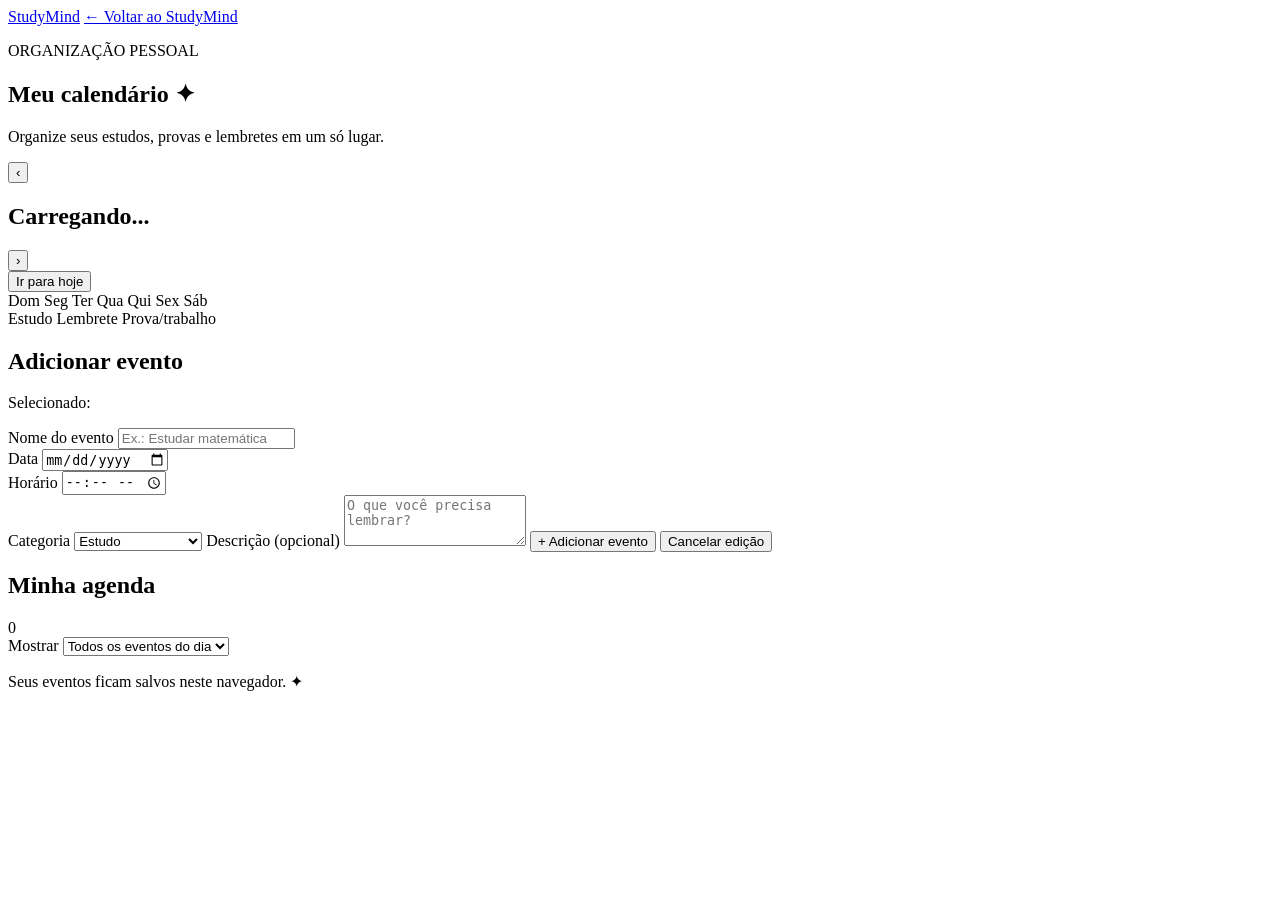
==== calendario.html @ f9d474e8 "Create calendario.html for calendar app layout This file contains the HTML structure for a personal " ====
<!DOCTYPE html>
<html lang="pt-BR">
<head>
  <meta charset="UTF-8">
  <meta name="viewport" content="width=device-width, initial-scale=1.0">
  <meta name="theme-color" content="#15121f">
  <title>Calendário | StudyMind</title>
  <link rel="stylesheet" href="calendario.css">
  <script src="calendario.js" defer></script>
</head>
<body>
  <header class="topbar">
    <a class="brand" href="index.html">Study<span>Mind</span></a>
    <a class="back-link" href="index.html">← Voltar ao StudyMind</a>
  </header>

  <main class="container">
    <section class="welcome">
      <p class="eyebrow">ORGANIZAÇÃO PESSOAL</p>
      <h1>Meu calendário <span>✦</span></h1>
      <p>Organize seus estudos, provas e lembretes em um só lugar.</p>
    </section>

    <section class="calendar-layout">
      <div class="panel calendar-panel">
        <div class="month-header">
          <button id="prev-month" class="icon-button" aria-label="Mês anterior">‹</button>
          <h2 id="month-title">Carregando...</h2>
          <button id="next-month" class="icon-button" aria-label="Próximo mês">›</button>
        </div>

        <button id="today-button" class="today-button">Ir para hoje</button>

        <div class="weekdays" aria-hidden="true">
          <span>Dom</span>
          <span>Seg</span>
          <span>Ter</span>
          <span>Qua</span>
          <span>Qui</span>
          <span>Sex</span>
          <span>Sáb</span>
        </div>

        <div id="calendar-grid" class="calendar-grid" aria-label="Dias do mês"></div>

        <div class="legend">
          <span><i class="dot study"></i> Estudo</span>
          <span><i class="dot reminder"></i> Lembrete</span>
          <span><i class="dot exam"></i> Prova/trabalho</span>
        </div>
      </div>

      <div class="right-column">
        <section class="panel form-panel">
          <h2 id="form-title">Adicionar evento</h2>
          <p class="muted">Selecionado: <strong id="selected-date-label"></strong></p>

          <form id="event-form">
            <label for="event-title">Nome do evento</label>
            <input
              id="event-title"
              name="title"
              type="text"
              maxlength="100"
              placeholder="Ex.: Estudar matemática"
              required
            >

            <div class="form-row">
              <div>
                <label for="event-date">Data</label>
                <input id="event-date" name="date" type="date" required>
              </div>
              <div>
                <label for="event-time">Horário</label>
                <input id="event-time" name="time" type="time">
              </div>
            </div>

            <label for="event-type">Categoria</label>
            <select id="event-type" name="type">
              <option value="study">Estudo</option>
              <option value="reminder">Lembrete</option>
              <option value="exam">Prova ou trabalho</option>
            </select>

            <label for="event-description">Descrição (opcional)</label>
            <textarea
              id="event-description"
              name="description"
              rows="3"
              maxlength="500"
              placeholder="O que você precisa lembrar?"
            ></textarea>

            <button id="save-event" class="primary-button" type="submit">
              + Adicionar evento
            </button>
            <button id="cancel-edit" class="secondary-button hidden" type="button">
              Cancelar edição
            </button>
          </form>
        </section>

        <section class="panel agenda-panel">
          <div class="agenda-heading">
            <div>
              <h2>Minha agenda</h2>
              <p id="agenda-date" class="muted"></p>
            </div>
            <span id="event-count" class="count-badge">0</span>
          </div>

          <label class="filter-label" for="event-filter">Mostrar</label>
          <select id="event-filter">
            <option value="all">Todos os eventos do dia</option>
            <option value="pending">Pendentes</option>
            <option value="completed">Concluídos</option>
          </select>

          <div id="event-list" class="event-list"></div>
        </section>
      </div>
    </section>

    <p class="footer-note">
      Seus eventos ficam salvos neste navegador. ✦
    </p>
  </main>
</body>
</html>
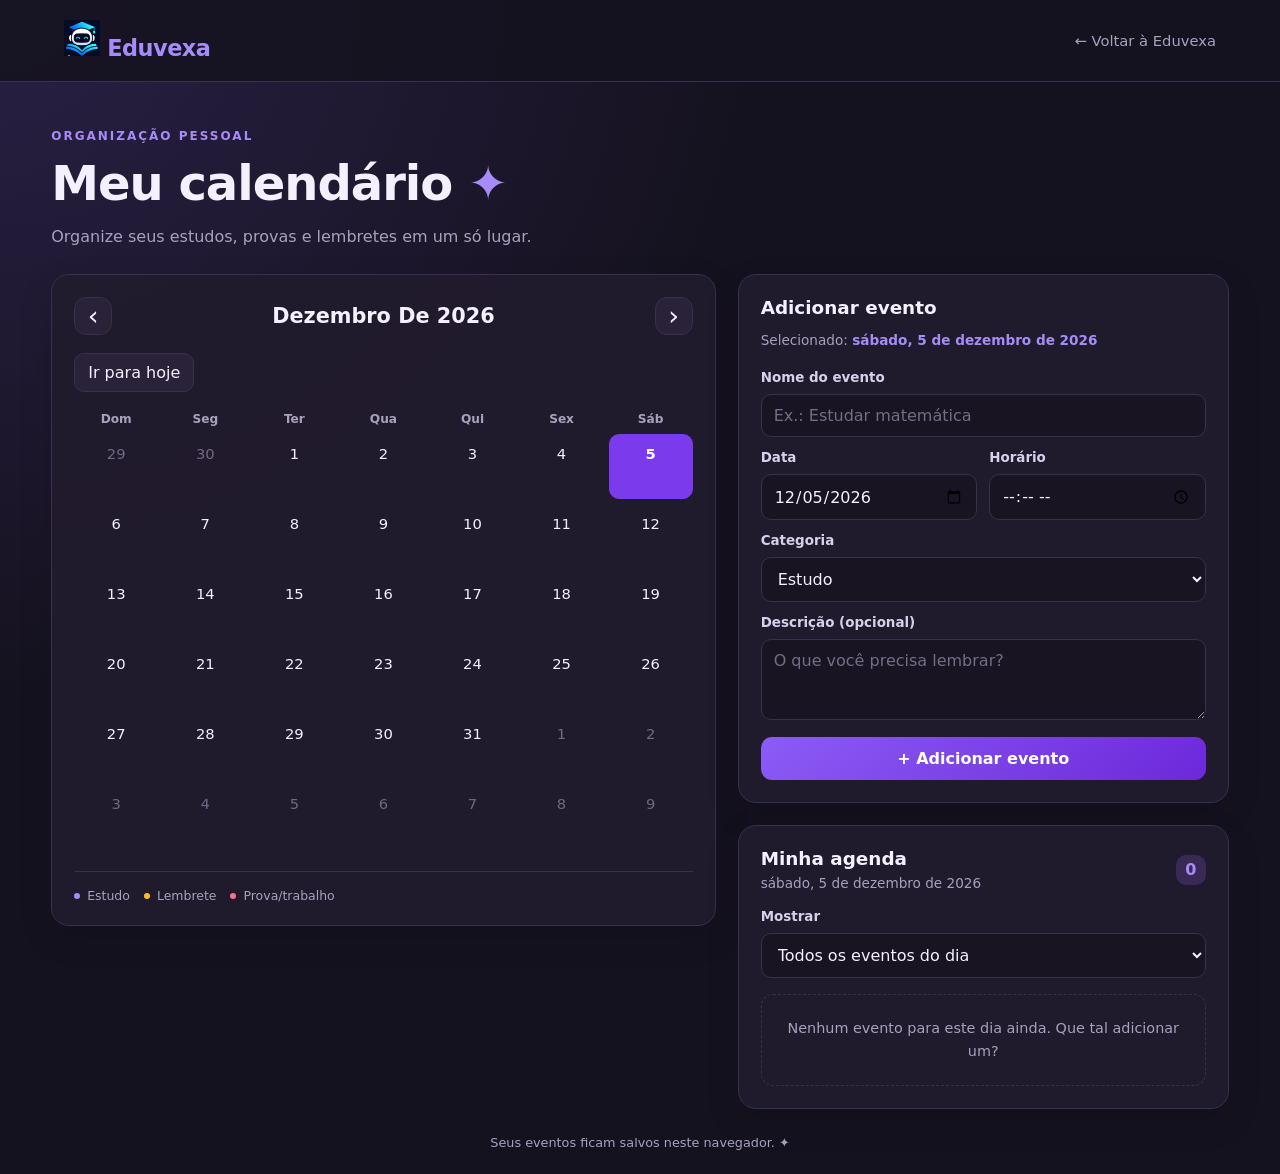
==== commit ae785d03: "Update branding from StudyMind to Eduvexa" ====
--- a/calendario.html
+++ b/calendario.html
@@ -1,17 +1,28 @@
+
 <!DOCTYPE html>
 <html lang="pt-BR">
 <head>
   <meta charset="UTF-8">
   <meta name="viewport" content="width=device-width, initial-scale=1.0">
-  <meta name="theme-color" content="#15121f">
-  <title>Calendário | StudyMind</title>
+  <meta name="theme-color" content="#050D24">
+  <meta name="description" content="Organize seus estudos, provas e lembretes com o calendário da Eduvexa.">
+  <title>Calendário | Eduvexa</title>
   <link rel="stylesheet" href="calendario.css">
   <script src="calendario.js" defer></script>
 </head>
 <body>
   <header class="topbar">
-    <a class="brand" href="index.html">Study<span>Mind</span></a>
-    <a class="back-link" href="index.html">← Voltar ao StudyMind</a>
+    <a class="brand" href="index.html" aria-label="Eduvexa - página inicial">
+      <img
+        src="logo-eduvexa.png"
+        alt=""
+        width="36"
+        height="36"
+        style="width: 36px; height: 36px; object-fit: contain; flex-shrink: 0;"
+      >
+      <span>Eduvexa</span>
+    </a>
+    <a class="back-link" href="index.html">← Voltar à Eduvexa</a>
   </header>
 
   <main class="container">
--- a/calendario.css
+++ b/calendario.css
@@ -0,0 +1,566 @@
+:root {
+  --bg: #15121f;
+  --panel: #201b2d;
+  --panel-light: #292239;
+  --border: #39304b;
+  --purple: #a78bfa;
+  --purple-dark: #7c3aed;
+  --text: #f4f0ff;
+  --muted: #aaa0bd;
+  --green: #6ee7b7;
+  --red: #fca5a5;
+}
+
+* {
+  box-sizing: border-box;
+}
+
+body {
+  margin: 0;
+  min-height: 100vh;
+  background:
+    radial-gradient(ellipse at top left, #292044 0%, transparent 42%),
+    var(--bg);
+  color: var(--text);
+  font-family: system-ui, -apple-system, BlinkMacSystemFont, "Segoe UI", sans-serif;
+}
+
+button,
+input,
+select,
+textarea {
+  font: inherit;
+}
+
+button,
+a,
+input,
+select,
+textarea {
+  -webkit-tap-highlight-color: transparent;
+}
+
+button {
+  cursor: pointer;
+}
+
+a {
+  color: inherit;
+  text-decoration: none;
+}
+
+.topbar {
+  display: flex;
+  justify-content: space-between;
+  align-items: center;
+  gap: 16px;
+  padding: 20px max(5%, calc((100% - 1200px) / 2));
+  border-bottom: 1px solid var(--border);
+  background: rgb(21 18 31 / 85%);
+}
+
+.brand {
+  font-size: 1.4rem;
+  font-weight: 800;
+  letter-spacing: -0.5px;
+}
+
+.brand span,
+.welcome h1 span {
+  color: var(--purple);
+}
+
+.back-link {
+  color: var(--muted);
+  font-size: 0.92rem;
+}
+
+.back-link:hover {
+  color: var(--purple);
+}
+
+.container {
+  width: min(1200px, 92%);
+  margin: 0 auto;
+  padding: 35px 0 24px;
+}
+
+.welcome {
+  margin-bottom: 28px;
+}
+
+.eyebrow {
+  color: var(--purple);
+  font-size: 0.75rem;
+  font-weight: 800;
+  letter-spacing: 2px;
+}
+
+.welcome h1 {
+  margin: 8px 0;
+  font-size: clamp(2rem, 5vw, 3rem);
+  letter-spacing: -1px;
+}
+
+.welcome > p:last-child {
+  color: var(--muted);
+  margin-bottom: 0;
+}
+
+.calendar-layout {
+  display: grid;
+  grid-template-columns: minmax(0, 1.15fr) minmax(300px, 0.85fr);
+  align-items: start;
+  gap: 22px;
+}
+
+.right-column {
+  display: grid;
+  gap: 22px;
+  min-width: 0;
+}
+
+.panel {
+  min-width: 0;
+  padding: 22px;
+  border: 1px solid var(--border);
+  border-radius: 18px;
+  background: rgb(32 27 45 / 94%);
+  box-shadow: 0 12px 35px rgb(0 0 0 / 12%);
+}
+
+.panel h2 {
+  margin: 0;
+  font-size: 1.15rem;
+}
+
+.month-header {
+  display: flex;
+  align-items: center;
+  justify-content: space-between;
+  gap: 12px;
+  margin-bottom: 18px;
+}
+
+.month-header h2 {
+  text-align: center;
+  font-size: 1.3rem;
+  text-transform: capitalize;
+}
+
+.icon-button {
+  width: 38px;
+  height: 38px;
+  flex-shrink: 0;
+  border: 1px solid var(--border);
+  border-radius: 12px;
+  background: var(--panel-light);
+  color: var(--text);
+  font-size: 1.7rem;
+  line-height: 1;
+}
+
+.icon-button:hover {
+  border-color: var(--purple);
+  color: var(--purple);
+}
+
+.today-button,
+.secondary-button {
+  padding: 9px 13px;
+  border: 1px solid var(--border);
+  border-radius: 10px;
+  background: var(--panel-light);
+  color: var(--text);
+}
+
+.today-button {
+  margin-bottom: 20px;
+}
+
+.today-button:hover,
+.secondary-button:hover {
+  border-color: var(--purple);
+}
+
+.weekdays,
+.calendar-grid {
+  display: grid;
+  grid-template-columns: repeat(7, minmax(0, 1fr));
+  gap: 5px;
+}
+
+.weekdays {
+  margin-bottom: 8px;
+}
+
+.weekdays span {
+  color: var(--muted);
+  font-size: 0.76rem;
+  font-weight: 700;
+  text-align: center;
+}
+
+.day {
+  display: flex;
+  min-width: 0;
+  min-height: 65px;
+  flex-direction: column;
+  align-items: center;
+  justify-content: flex-start;
+  gap: 7px;
+  padding: 10px 2px 6px;
+  border: 1px solid transparent;
+  border-radius: 10px;
+  background: transparent;
+  color: var(--text);
+}
+
+.day:hover {
+  background: var(--panel-light);
+}
+
+.day.other-month {
+  color: #716980;
+}
+
+.day.today {
+  border-color: var(--purple-dark);
+}
+
+.day.selected {
+  background: var(--purple-dark);
+  color: white;
+}
+
+.day-number {
+  font-size: 0.92rem;
+}
+
+.day.selected .day-number {
+  font-weight: 800;
+}
+
+.day-dots {
+  display: flex;
+  flex-wrap: wrap;
+  justify-content: center;
+  gap: 3px;
+  min-height: 6px;
+}
+
+.dot {
+  display: inline-block;
+  width: 6px;
+  height: 6px;
+  flex-shrink: 0;
+  border-radius: 50%;
+}
+
+.dot.study {
+  background: #a78bfa;
+}
+
+.dot.reminder {
+  background: #fbbf24;
+}
+
+.dot.exam {
+  background: #fb7185;
+}
+
+.day.selected .dot {
+  outline: 1px solid rgb(255 255 255 / 45%);
+}
+
+.legend {
+  display: flex;
+  flex-wrap: wrap;
+  gap: 14px;
+  margin-top: 22px;
+  padding-top: 16px;
+  border-top: 1px solid var(--border);
+}
+
+.legend span {
+  display: inline-flex;
+  align-items: center;
+  gap: 7px;
+  color: var(--muted);
+  font-size: 0.78rem;
+}
+
+.form-panel h2 {
+  margin-bottom: 8px;
+}
+
+.muted {
+  color: var(--muted);
+  font-size: 0.85rem;
+}
+
+.muted strong {
+  color: var(--purple);
+}
+
+form {
+  display: grid;
+  gap: 9px;
+  margin-top: 18px;
+}
+
+label,
+.filter-label {
+  margin-top: 4px;
+  color: #d8cfea;
+  font-size: 0.84rem;
+  font-weight: 650;
+}
+
+input,
+select,
+textarea {
+  width: 100%;
+  min-width: 0;
+  padding: 11px 12px;
+  border: 1px solid var(--border);
+  border-radius: 10px;
+  outline: none;
+  background: #181422;
+  color: var(--text);
+}
+
+input:focus,
+select:focus,
+textarea:focus {
+  border-color: var(--purple);
+  box-shadow: 0 0 0 2px rgb(167 139 250 / 12%);
+}
+
+input::placeholder,
+textarea::placeholder {
+  color: #756c86;
+}
+
+textarea {
+  resize: vertical;
+}
+
+.form-row {
+  display: grid;
+  grid-template-columns: 1fr 1fr;
+  gap: 12px;
+}
+
+.form-row > div {
+  display: grid;
+  gap: 9px;
+  min-width: 0;
+}
+
+.primary-button {
+  width: 100%;
+  margin-top: 8px;
+  padding: 12px;
+  border: 0;
+  border-radius: 11px;
+  background: linear-gradient(135deg, #8b5cf6, #6d28d9);
+  color: white;
+  font-weight: 750;
+  transition: filter 0.15s, transform 0.15s;
+}
+
+.primary-button:hover {
+  filter: brightness(1.12);
+}
+
+.primary-button:active {
+  transform: scale(0.99);
+}
+
+.secondary-button {
+  width: 100%;
+}
+
+.hidden {
+  display: none !important;
+}
+
+.agenda-heading {
+  display: flex;
+  align-items: center;
+  justify-content: space-between;
+  gap: 12px;
+  margin-bottom: 15px;
+}
+
+.agenda-heading p {
+  margin: 6px 0 0;
+}
+
+.count-badge {
+  display: inline-grid;
+  min-width: 30px;
+  height: 30px;
+  place-items: center;
+  padding: 0 8px;
+  border-radius: 10px;
+  background: #382a55;
+  color: var(--purple);
+  font-weight: 800;
+}
+
+#event-filter {
+  margin-top: 8px;
+}
+
+.event-list {
+  display: grid;
+  gap: 10px;
+  margin-top: 16px;
+}
+
+.empty-state {
+  padding: 22px 12px;
+  border: 1px dashed var(--border);
+  border-radius: 12px;
+  color: var(--muted);
+  font-size: 0.9rem;
+  line-height: 1.6;
+  text-align: center;
+}
+
+.event-card {
+  padding: 14px;
+  border: 1px solid var(--border);
+  border-left: 3px solid var(--purple);
+  border-radius: 12px;
+  background: #191523;
+}
+
+.event-card.type-reminder {
+  border-left-color: #fbbf24;
+}
+
+.event-card.type-exam {
+  border-left-color: #fb7185;
+}
+
+.event-card.completed {
+  opacity: 0.65;
+}
+
+.event-card.completed .event-title {
+  color: var(--muted);
+  text-decoration: line-through;
+}
+
+.event-card-top {
+  display: flex;
+  align-items: flex-start;
+  justify-content: space-between;
+  gap: 10px;
+}
+
+.event-title {
+  overflow-wrap: anywhere;
+  font-weight: 750;
+}
+
+.event-time {
+  margin-top: 5px;
+  color: var(--purple);
+  font-size: 0.8rem;
+}
+
+.event-description {
+  margin: 10px 0 0;
+  color: var(--muted);
+  font-size: 0.87rem;
+  line-height: 1.5;
+  white-space: pre-wrap;
+  overflow-wrap: anywhere;
+}
+
+.event-actions {
+  display: flex;
+  flex-wrap: wrap;
+  gap: 7px;
+  margin-top: 13px;
+}
+
+.small-button {
+  padding: 7px 9px;
+  border: 1px solid var(--border);
+  border-radius: 8px;
+  background: var(--panel-light);
+  color: var(--text);
+  font-size: 0.78rem;
+}
+
+.small-button:hover {
+  border-color: var(--purple);
+}
+
+.small-button.delete:hover {
+  border-color: var(--red);
+  color: var(--red);
+}
+
+.footer-note {
+  margin: 26px 0 0;
+  color: var(--muted);
+  font-size: 0.8rem;
+  text-align: center;
+}
+
+@media (max-width: 850px) {
+  .calendar-layout {
+    grid-template-columns: 1fr;
+  }
+
+  .right-column {
+    grid-template-columns: 1fr;
+  }
+}
+
+@media (max-width: 480px) {
+  .container {
+    width: 94%;
+    padding-top: 24px;
+  }
+
+  .panel {
+    padding: 15px;
+    border-radius: 14px;
+  }
+
+  .topbar {
+    padding: 16px 4%;
+  }
+
+  .back-link {
+    font-size: 0.8rem;
+  }
+
+  .day {
+    min-height: 52px;
+    padding-top: 7px;
+  }
+
+  .weekdays span {
+    font-size: 0.68rem;
+  }
+
+  .legend {
+    gap: 10px;
+  }
+
+  .legend span {
+    font-size: 0.72rem;
+  }
+
+  .form-row {
+    grid-template-columns: 1fr;
+  }
+}
